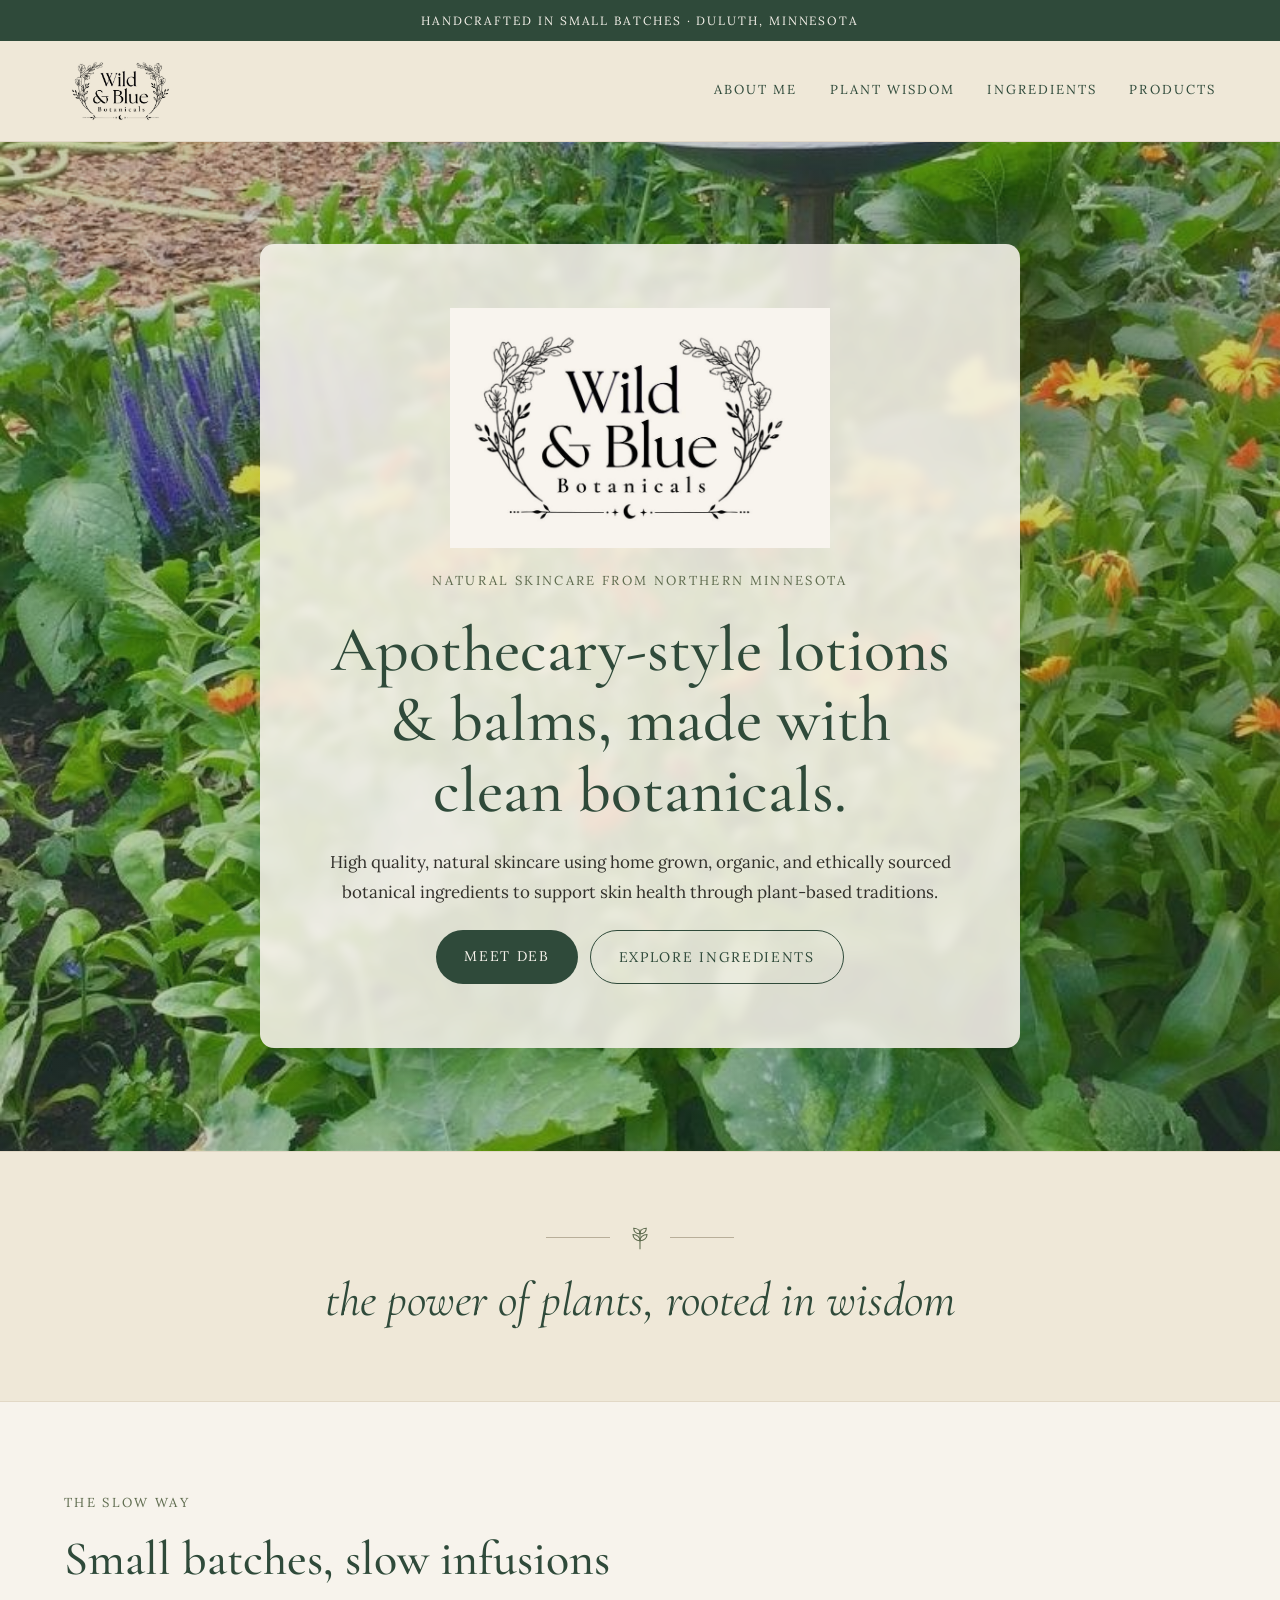
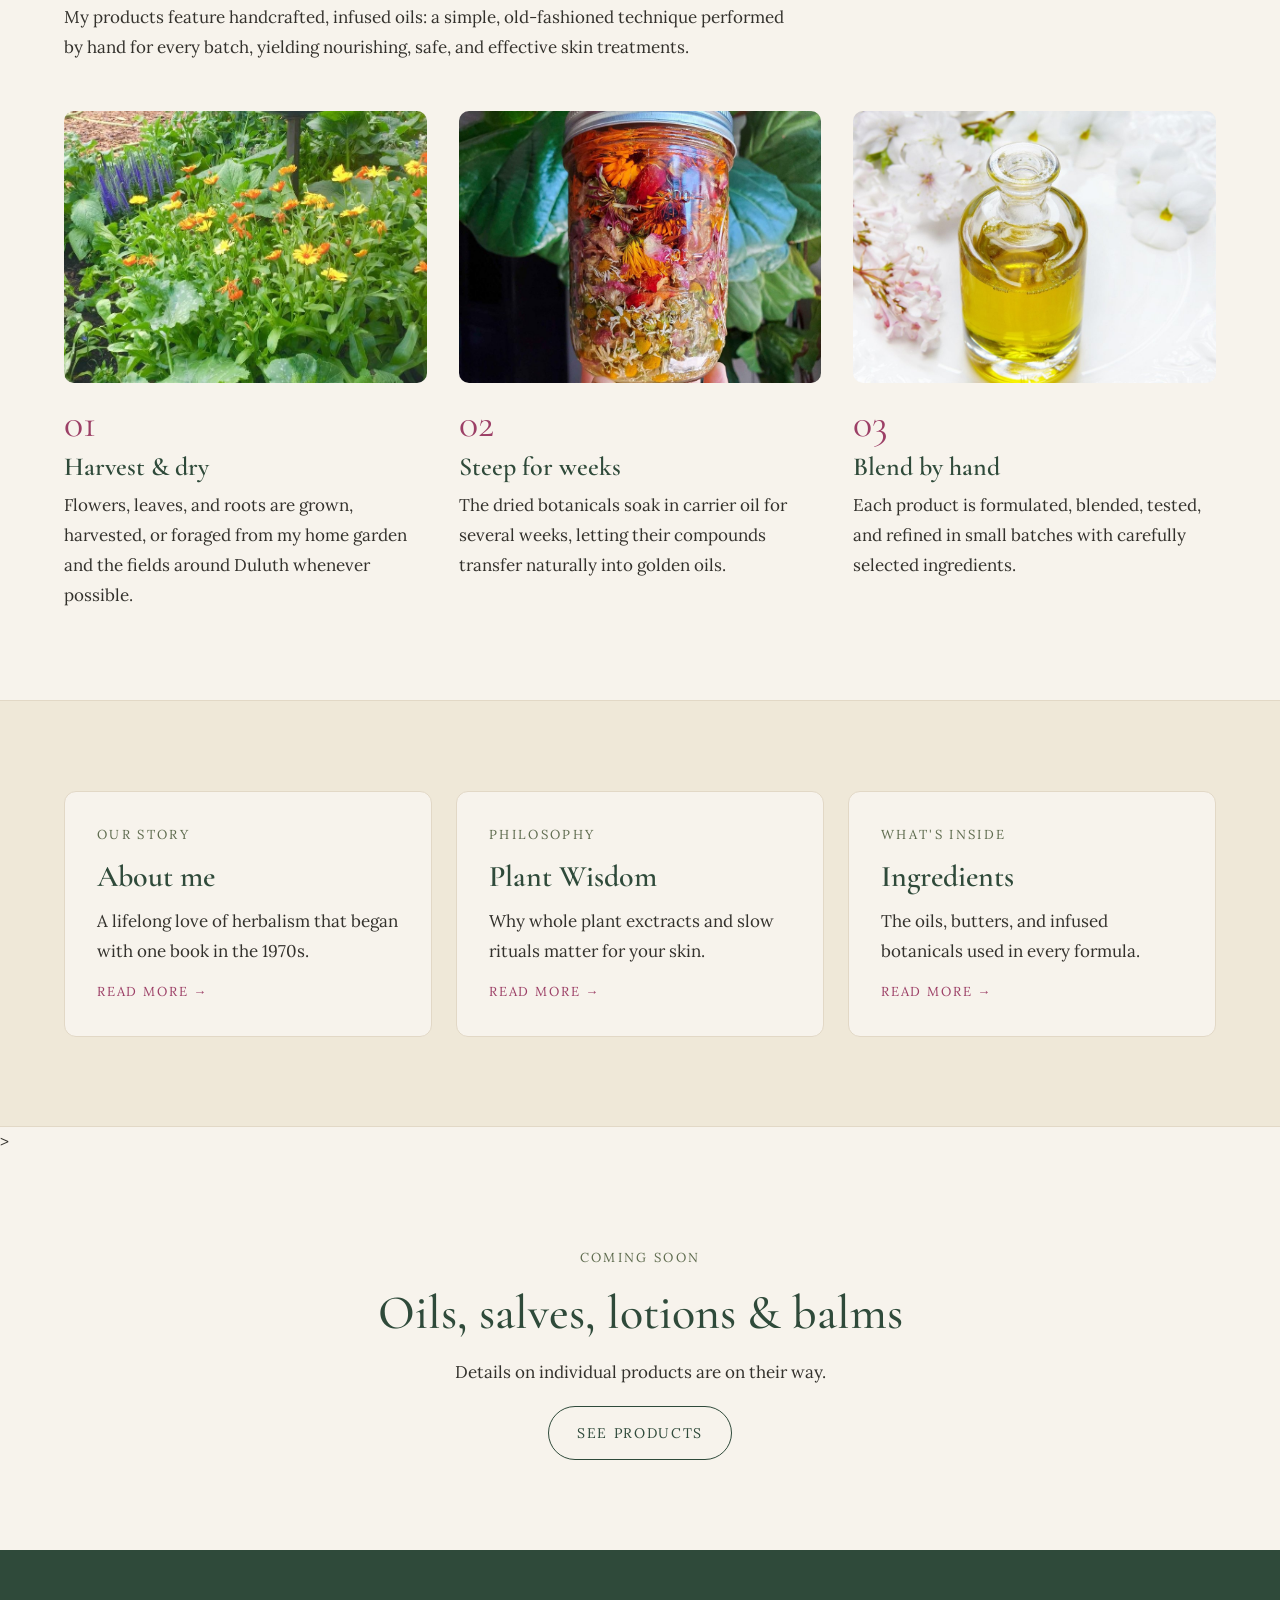
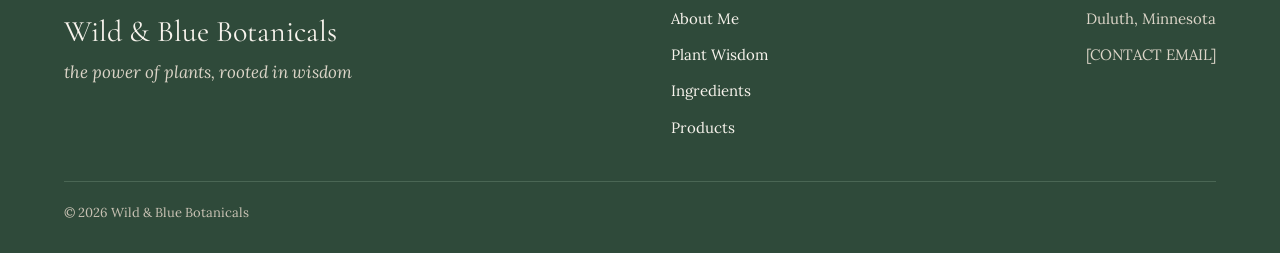
==== index.html @ f8b694d3 "init commit - set up home page, styles, and included all needed images" ====
<!doctype html>
<html lang="en">
<head>
    <meta charset="utf-8">
    <meta name="viewport" content="width=device-width, initial-scale=1">
    <title>Wild &amp; Blue Botanicals</title>
    <meta name="description" content="Handcrafted natural skincare from Duluth, Minnesota">

    <link rel="preconnect" href="https://fonts.googleapis.com">
    <link rel="preconnect" href="https://fonts.gstatic.com" crossorigin>
    <link rel="stylesheet" href="https://fonts.googleapis.com/css2?family=Cormorant+Garamond:ital,wght@0,500;0,600;1,500&family=Lora:ital,wght@0,400;0,500;1,400&display=swap">
    <link rel="stylesheet" href="css/styles.css">
</head>

<body>

    <!-- TOP STRIP -->
    <div class="top-strip">Handcrafted in small batches · Duluth, Minnesota</div>

    <!-- NAV BAR -->
    <header class="site-header">
        <div class="container">
            <a class="logo" href="index.html">
                <img src="images/logo.jpg" alt="Wild &amp; Blue Botanicals home">
            </a>
            <nav class="main-nav" aria-label="Main">
                <a href="about.html">About Me</a>
                <a href="plant-wisdom.html">Plant Wisdom</a>
                <a href="ingredients.html">Ingredients</a>
                <a href="products.html">Products</a>
            </nav>
        </div>
    </header>

    <!-- SECTIONS -->
    <main>

        <!-- MAIN OVERVIEW -->
        <section class="photo-hero hero-home">
            <div class="hero-card">
                <img class="hero-logo" src="images/logo.jpg" alt="">

                <!-- BODY TEXT -->
                <p class="eyebrow">
                    Natural skincare from Northern Minnesota
                </p>

                <h1>
                    Apothecary-style lotions &amp; balms, made with clean botanicals.
                </h1>

                <p>
                    High quality, natural skincare using home grown, organic, and ethically sourced 
                    botanical ingredients to support skin health through plant-based traditions.
                </p>

                <!-- BUTTONS -->
                <div class="btn-row">
                    <a class="btn btn-solid" href="about.html">Meet Deb</a>
                    <a class="btn btn-outline" href="ingredients.html">Explore ingredients</a>
                </div>
            </div>
        </section>

        <!-- TAGLINE BAND -->
        <section class="tagline section-alternate">
            <div class="leaf-divider" aria-hidden="true">

                <!-- LEAF SVG -->
                <span></span>
                <svg width="28" height="28" viewBox="0 0 40 40" fill="none" stroke="currentColor" stroke-width="1.5">
                    <path d="M20 36V8"/>
                    <path d="M20 14c-6 0-9-4-9-8 5 0 9 3 9 8z"/>
                    <path d="M20 14c6 0 9-4 9-8-5 0-9 3-9 8z"/>
                    <path d="M20 24c-6 0-10-4-10-9 6 0 10 4 10 9z"/>
                    <path d="M20 24c6 0 10-4 10-9-6 0-10 4-10 9z"/>
                </svg>
                <span></span>

            </div>

            <!-- TAGLINE TEXT -->
            <p>the power of plants, rooted in wisdom</p>
        </section>

        <!-- PROCESS OVERVIEW -->
        <section class="section">
            <div class="container">

                <!-- INTRO TEXT -->
                <div class="section-intro">
                    <p class="eyebrow">The slow way</p>
                    <h2>Small batches, slow infusions</h2>
                    <p>
                        My products feature handcrafted, infused oils: a simple, old-fashioned 
                        technique performed by hand for every batch, yielding nourishing, safe, 
                        and effective skin treatments.
                    </p>
                </div>

                <!-- STEPS OUTLINE -->
                <div class="steps">

                    <!-- STEP 1 -->
                    <article class="step">
                        <img src="images/garden.jpg" alt="Deb's home garden with calendula in bloom">
                        <span class="step-number">01</span>
                        <h3>Harvest &amp; dry</h3>
                        <p>
                            Flowers, leaves, and roots are grown, harvested, or foraged from my home 
                            garden and the fields around Duluth whenever possible.
                        </p>
                    </article>

                    <!-- STEP 2 -->
                    <article class="step">
                        <img src="images/infusing-jar.jpg" alt="A jar of dried flowers steeping in oil">
                        <span class="step-number">02</span>
                        <h3>Steep for weeks</h3>
                        <p>
                            The dried botanicals soak in carrier oil for several weeks, letting 
                            their compounds transfer naturally into golden oils.
                        </p>
                    </article>

                    <!-- STEP 3 -->
                    <article class="step">
                        <img src="images/essential-oils.jpg" alt="A glass bottle of golden botanical oil">
                        <span class="step-number">03</span>
                        <h3>Blend by hand</h3>
                        <p>
                            Each product is formulated, blended, tested, and refined in small 
                            batches with carefully selected ingredients.
                        </p>
                    </article>
                </div>
            </div>
        </section>

        <!-- NAV CARDS -->
        <section class="section section-alternate">
            <div class="container card-grid">

                <!-- ABOUT -->
                <a class="card" href="about.html">
                    <p class="eyebrow">Our story</p>
                    <h3>About me</h3>
                    <p>A lifelong love of herbalism that began with one book in the 1970s.</p>
                    <span class="card-more">Read more →</span>
                </a>

                <!-- PLANT WISDOM -->
                <a class="card" href="plant-wisdom.html">
                    <p class="eyebrow">Philosophy</p>
                    <h3>Plant Wisdom</h3>
                    <p>Why whole plant exctracts and slow rituals matter for your skin.</p>
                    <span class="card-more">Read more →</span>
                </a>

                <!-- INGREDIENTS -->
                <a class="card" href="ingredients.html">
                    <p class="eyebrow">What's inside</p>
                    <h3>Ingredients</h3>
                    <p>The oils, butters, and infused botanicals used in every formula.</p>
                    <span class="card-more">Read more →</span>
                </a>
            </div>
        </section>

        <!-- PRODUCTS TEASER -->>
        <section class="section">
            <div class="center-block">
                <p class="eyebrow">Coming soon</p>
                <h2>Oils, salves, lotions &amp; balms</h2>
                <p>Details on individual products are on their way.</p>
                <a class="btn btn-outline" href="products.html">See products</a>
            </div>
        </section>

    </main>

    <!-- SITE FOOTER -->
    <footer class="site-footer">
        <div class="container">
            <div class="footer-grid">
                <div>
                    <p class="footer-brand">Wild &amp; Blue Botanicals</p>
                    <p class="footer-tagline">the power of plants, rooted in wisdom</p>
                </div>
                <nav class="footer-nav" aria-label="Footer">
                    <a href="about.html">About Me</a>
                    <a href="plant-wisdom.html">Plant Wisdom</a>
                    <a href="ingredients.html">Ingredients</a>
                    <a href="products.html">Products</a>
                </nav>
                <div class="footer-contact">
                    <p>Duluth, Minnesota</p>
                    <p>[CONTACT EMAIL]</p>
                </div>
            </div>
            <p class="copyright">© 2026 Wild &amp; Blue Botanicals</p>
        </div>
    </footer>

</body>
</html>
---- css/styles.css ----
/* ======================================
    Wild & Blue Botanicals Shared Styles
   ====================================== */

/* COLORS AND FONTS */
:root {
    --cream: #F7F3EC;           /* main background */
    --tan: #EFE8D8;             /* nav bar + divider sections*/
    --tan-outline: #E2D8C6;     /* thin borders */
    --forest: #2F4A3A;          /* headings, buttons, top strip */
    --forest-outline: #4A6654;  /* divider in the footer */
    --olive: #5E6B4E;           /* small uppercase labels */
    --purple: #9C3F66;          /* accent */
    --ink: #33312C;             /* body text */
    --footer-text: #DCD5C8;     /* footer text */
    --footer-hover: #EBC3D3;    /* footer hover */
    --copyright-text: #C9C2B4;  /* copyright text */
    --leaf-divider: #B8AE99;    /* leaf divider */

    --font-display: "Cormorant Garamond", Georgia, serif;
    --font-body: "Lora", Georgia, serif;
}

/* BASE */
*, *::before, *::after { box-sizing: border-box; }

body {
    margin: 0;
    background: var(--cream);
    color: var(--ink);
    font-family: var(--font-body);
    font-size: 17px;
    line-height: 1.75;
}

img { max-width: 100%; display: block; }
p { margin: 0; }

h1, h2, h3 {
    margin: 0;
    font-family: var(--font-display);
    font-weight: 500;
    line-height: 1.1;
    color: var(--forest);
}
h1 { font-size: clamp(42px, 5vw, 64px); }
h2 { font-size: clamp(32px, 4vw, 48px); }
h3 { font-size: 26px; font-weight: 600; }

a { color: var(--forest); }
a:hover { color: var(--purple); }

.container {
    max-width: 1200px;
    margin: 0 auto;
    padding: 0 24px;
}

.eyebrow {
    font-size: 13px;
    letter-spacing: 0.18em;
    text-transform: uppercase;
    color: var(--olive);
}

/* TOP STRIP, HEADER, NAVBAR */
.top-strip {
    background: var(--forest);
    color: var(--cream);
    text-align: center;
    padding: 10px 16px;
    font-size: 12px;
    letter-spacing: 0.16em;
    text-transform: uppercase;
}

.site-header {
    background: var(--tan);
    border-bottom: 1px solid var(--tan-outline);
}
.site-header .container {
    display: flex;
    flex-wrap: wrap;
    align-items: center;
    justify-content: space-between;
    gap: 8px 32px;
    padding-top: 12px;
    padding-bottom: 12px;
}
.site-header .logo img {
    height: 76px;
    width: auto;
    mix-blend-mode: multiply;
}

.main-nav {
    display: flex;
    flex-wrap: wrap;
    gap: 0 32px;
    font-size: 13px;
    letter-spacing: 0.16em;
    text-transform: uppercase;
}
.main-nav a {
    text-decoration: none;
    padding: 14px 0;
    border-bottom: 2px solid transparent;
}
.main-nav a[aria-current="page"] { border-bottom-color: var(--purple); }

/* BUTTONS */
.btn {
    display: inline-block;
    padding: 14px 28px;
    border-radius: 999px;
    font-size: 14px;
    letter-spacing: 0.12em;
    text-transform: uppercase;
    text-decoration: none;
}
.btn-solid { background: var(--forest); color: var(--cream); }
.btn-solid:hover { background: var(--purple); color: var(--cream); }
.btn-outline { border: 1px solid var(--forest); color: var(--forest); }
.btn-outline:hover { border-color: var(--purple); color: var(--purple); }
.btn-row {
    display: flex;
    flex-wrap: wrap;
    justify-content: center;
    gap: 12px;
}

/* SECTIONS */
.section { padding: clamp(56px, 7vw, 96px) 0; }
.section-alternate {
    background: var(--tan);
    border-top: 1px solid var(--tan-outline);
    border-bottom: 1px solid var(--tan-outline);
}
.center-block {
    max-width: 680px;
    margin: 0 auto;
    text-align: center;
    display: flex;
    flex-direction: column;
    align-items: center;
    gap: 18px;
}

/* PHOTO HERO */
.photo-hero {
    min-height: 80vh;
    display: flex;
    align-items: center;
    justify-content: center;
    padding: clamp(64px, 8vw, 112px) 24px;
    background-color: var(--forest);
    background-size: cover;
    background-position: center;
}
/* class per page - CHANGE BG PHOTO HERE */
.hero-home {
    background-image:
        linear-gradient(rgba(31, 48, 38, 0.25), rgba(31, 48, 38, 0.25)),
        url("../images/garden.jpg");
}
.hero-wisdom {
    background-image:
        linear-gradient(rgba(31, 48, 38, 0.25), rgba(31, 48, 38, 0.25)),
        url("../images/garden.jpg");
}

.hero-card {
    max-width: 760px;
    background: rgba(247, 243, 236, 0.88);
    backdrop-filter: blur(4px);
    border-radius: 14px;
    padding: clamp(32px, 5vw, 64px);
    text-align: center;
    display: flex;
    flex-direction: column;
    align-items: center;
    gap: 22px;
}
.hero-logo {
    width: min(100%, 380px);
    mix-blend-mode: multiply;
}

/* LEAF DIVIDER */
.leaf-divider {
    display: flex;
    align-items: center;
    justify-content: center;
    gap: 16px;
    color: var(--olive);
}
.leaf-divider span {
    width: 64px;
    height: 1px;
    background: var(--leaf-divider);
}

/* TAGLINE */
.tagline {
    padding: 72px 24px;
    text-align: center;
}
.tagline p {
    margin: 20px auto 0;
    max-width: 820px;
    font-family: var(--font-display);
    font-style: italic;
    font-size: clamp(32px, 4vw, 48px);
    line-height: 1.2;
    color: var(--forest);
}

/* HOME PAGE: PROCESS OUTLINE */
.section-intro {
    max-width: 720px;
    display: flex;
    flex-direction: column;
    gap: 18px;
    margin-bottom: 48px;
}
.steps {
    display: grid;
    grid-template-columns: repeat(auto-fit, minmax(min(100%, 300px), 1fr));
    gap: 32px;
}
.step {
    display: flex;
    flex-direction: column;
    gap: 10px;
}
.step img {
    aspect-ratio: 4 / 3;
    object-fit: cover;
    border-radius: 10px;
    margin-bottom: 10px;
}
.step-number {
    font-family: var(--font-display);
    font-size: 40px;
    line-height: 1;
    color: var(--purple);
}

/* HOME PAGE: CARDS */
.card-grid {
    display: grid;
    grid-template-columns: repeat(auto-fit, minmax(min(100%, 300px), 1fr));
    gap: 24px;
}
.card {
    display: flex;
    flex-direction: column;
    gap: 14px;
    padding: 32px;
    background: var(--cream);
    border: 1px solid var(--tan-outline);
    border-radius: 12px;
    text-decoration: none;
    color: var(--ink);
}
.card:hover { color: var(--ink); border-color: var(--olive); }
.card h3 { font-size: 30px; }
.card-more {
    font-size: 13px;
    letter-spacing: 0.14em;
    text-transform: uppercase;
    color: var(--purple);
}

/* FOOTER */
.site-footer {
    background: var(--forest);
    color: var(--cream);
    padding: 56px 0 28px;
}
.footer-grid {
    display: flex;
    flex-wrap: wrap;
    justify-content: space-between;
    gap: 32px;
}
.footer-brand {
    font-family: var(--font-display);
    font-size: 30px;
}
.footer-tagline,
.footer-contact { color: var(--footer-text); }
.footer-tagline { font-style: italic; }
.footer-nav {
    display: flex;
    flex-direction: column;
    gap: 10px;
    font-size: 15px;
}
.footer-nav a { color: var(--cream); text-decoration: none; }
.footer-nav a:hover { color: var(--footer-hover); }
.footer-contact {
    display: flex;
    flex-direction: column;
    gap: 10px;
    font-size: 15px;
}
.copyright {
    margin-top: 40px;
    padding-top: 20px;
    border-top: 1px solid var(--forest-outline);
    font-size: 13px;
    color: var(--copyright-text);
}
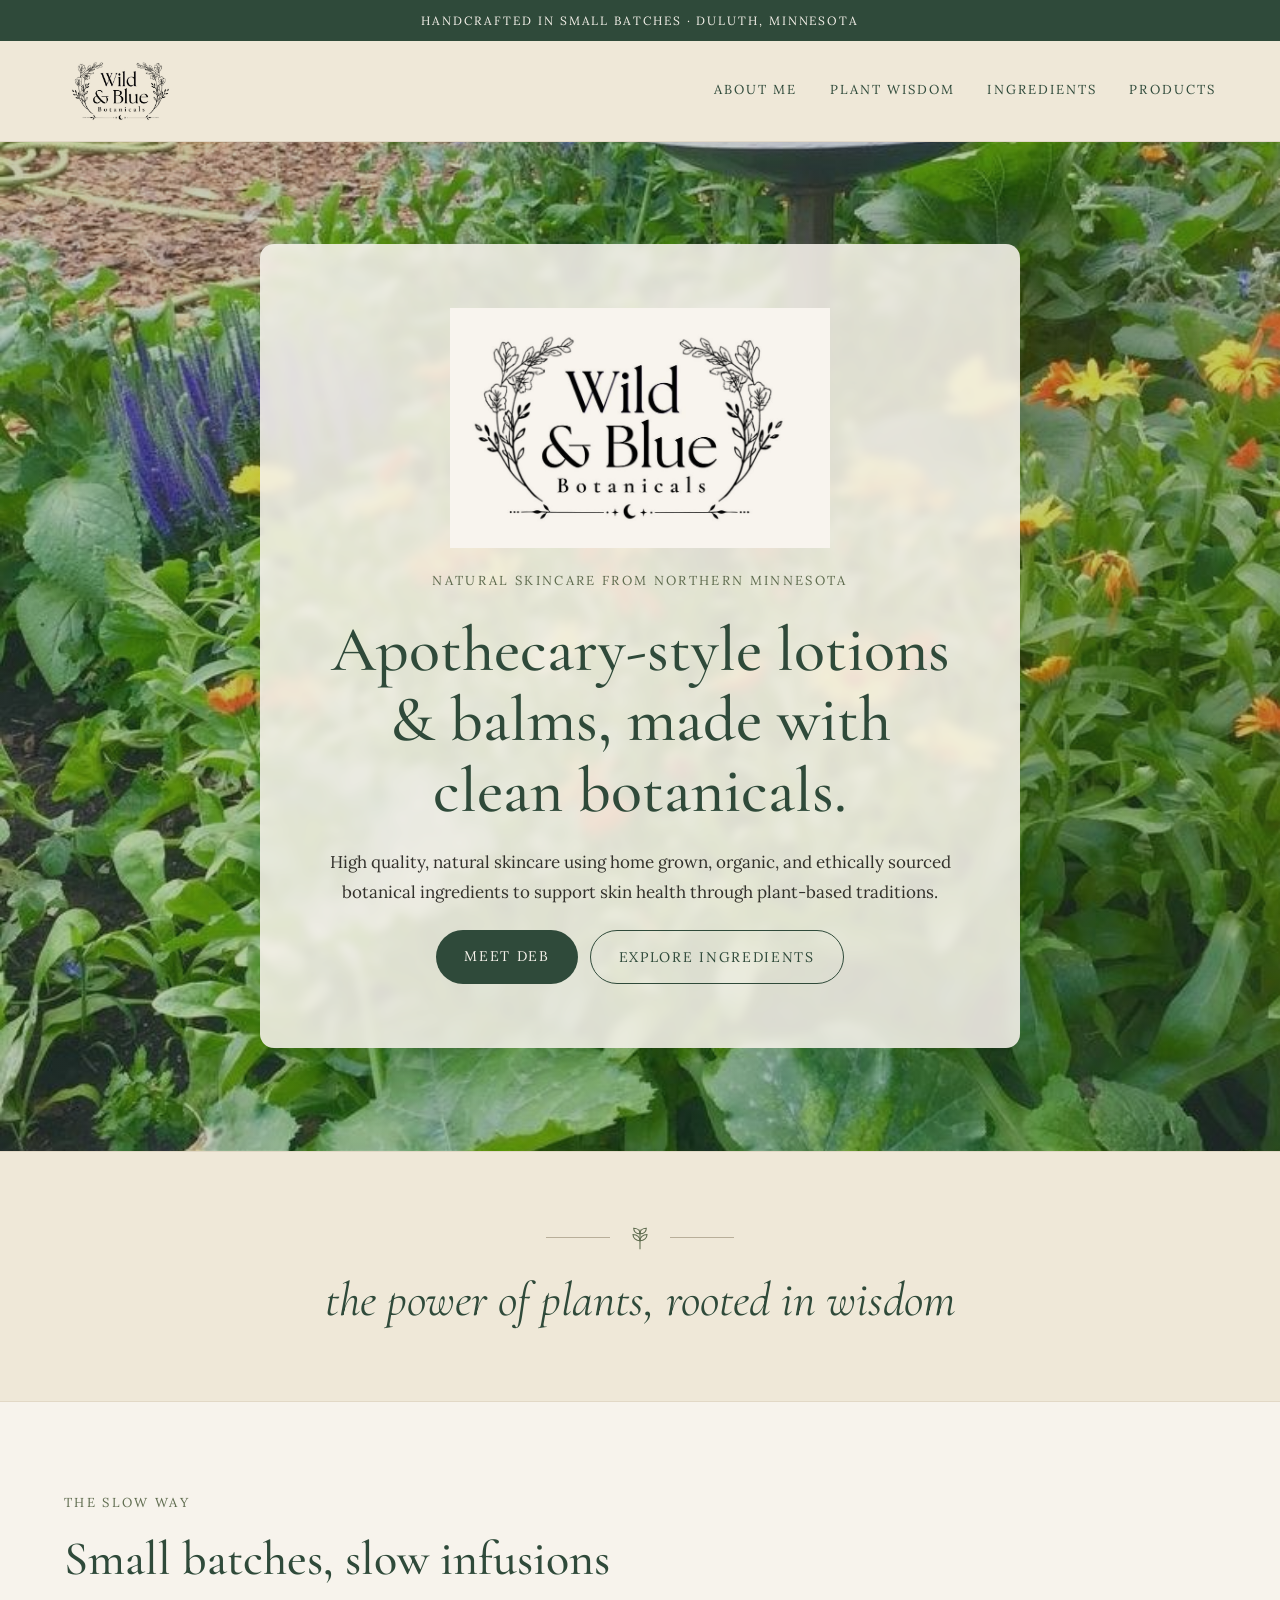
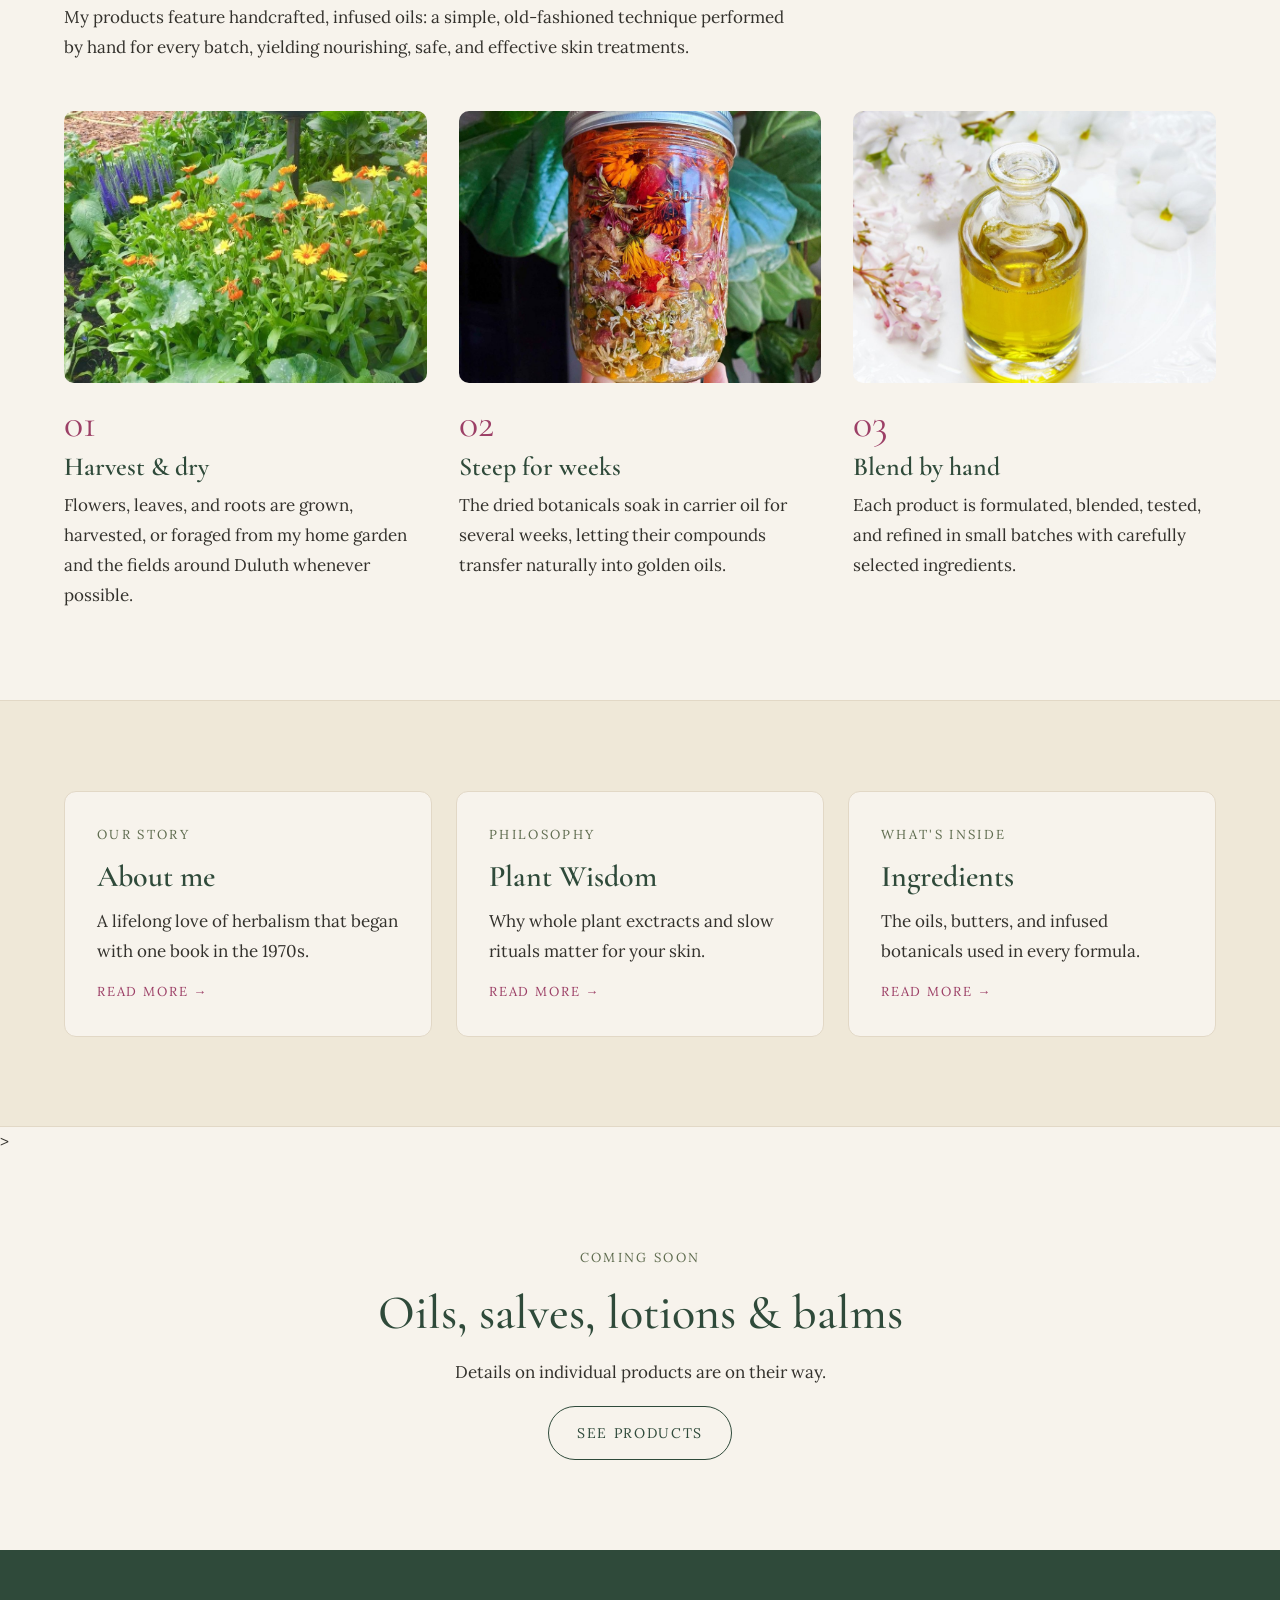
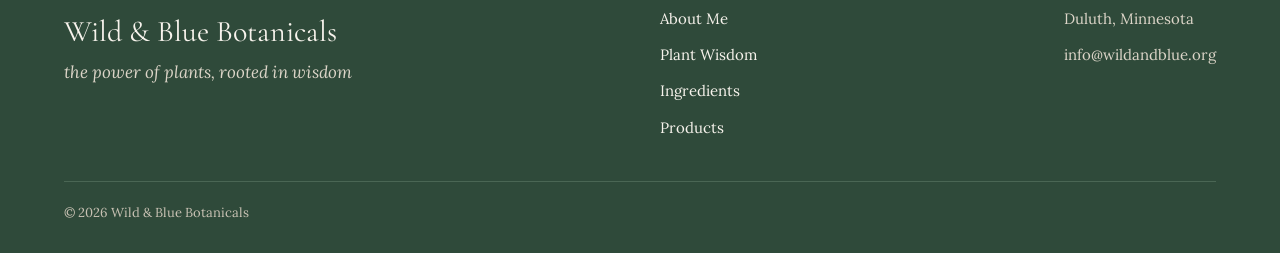
==== commit 024bd374: "updated contact email" ====
--- a/index.html
+++ b/index.html
@@ -195,7 +195,7 @@
                 </nav>
                 <div class="footer-contact">
                     <p>Duluth, Minnesota</p>
-                    <p>[CONTACT EMAIL]</p>
+                    <p>info@wildandblue.org</p>
                 </div>
             </div>
             <p class="copyright">© 2026 Wild &amp; Blue Botanicals</p>
--- a/css/styles.css
+++ b/css/styles.css
@@ -16,6 +16,8 @@
     --footer-hover: #EBC3D3;    /* footer hover */
     --copyright-text: #C9C2B4;  /* copyright text */
     --leaf-divider: #B8AE99;    /* leaf divider */
+    --pink-soft: #F6E9EE;       /* note box bg */
+    --pink-outline: #D9A9BD;    /* note box border */
 
     --font-display: "Cormorant Garamond", Georgia, serif;
     --font-body: "Lora", Georgia, serif;
@@ -311,4 +313,198 @@
     border-top: 1px solid var(--forest-outline);
     font-size: 13px;
     color: var(--copyright-text);
+}
+
+/* SHARED TITLES */
+.page-title {
+    padding: clamp(48px, 6vw, 80px) 24px 24px;
+    text-align: center;
+    display: flex;
+    flex-direction: column;
+    gap: 12px;
+}
+
+.leaf-icon { color: var(--olive); }
+
+/* ABOUT PAGE */
+.about {
+    max-width: 1100px;
+    margin: 0 auto;
+    padding: 32px 24px clamp(56px, 7vw, 88px);
+    display: flex;
+    flex-wrap: wrap;
+    gap: 56px;
+    align-items: flex-start;
+}
+.about-photo {
+    margin: 0;
+    flex: 1 1 280px;
+    max-width: 360px;
+    display: flex;
+    flex-direction: column;
+    gap: 12px;
+}
+.about-photo img {
+    width: 100%;
+    aspect-ratio: 3 / 4;
+    object-fit: cover;
+    border-radius: 200px 200px 10px 10px;
+}
+.about-photo figcaption {
+    font-size: 14px;
+    font-style: italic;
+    color: var(--olive);
+    text-align: center;
+}
+.about-text {
+    flex: 999 1 460px;
+    min-width: 0;
+    display: flex;
+    flex-direction: column;
+    gap: 20px;
+}
+.about-greeting {
+    font-family: var(--font-display);
+    font-size: 30px;
+    line-height: 1.3;
+    color: var(--forest);
+}
+
+.logo-band {
+    padding: 64px 24px;
+    text-align: center;
+}
+.logo-band img {
+    width: 240px;
+    max-width: 70%;
+    margin: 0 auto;
+    mix-blend-mode: multiply;
+}
+.logo-band p {
+    margin-top: 16px;
+    font-family: var(--font-display);
+    font-style: italic;
+    font-size: 28px;
+    color: var(--forest);
+}
+
+/* PLANT WISDOM PAGE */
+.rule {
+    width: 80px;
+    height: 1px;
+    background: var(--leaf-divider);
+}
+.closing-line {
+    font-family: var(--font-display);
+    font-style: italic;
+    font-size: 28px;
+    line-height: 1.3;
+    color: var(--purple);
+}
+
+/* PRODUCTS PAGE */
+.products {
+    max-width: 820px;
+    padding: clamp(64px, 8vw, 112px) 24px;
+    gap: 22px;
+}
+.pill {
+    padding: 8px 18px;
+    border: 1px solid var(--purple);
+    border-radius: 999px;
+    font-size: 13px;
+    letter-spacing: 0.18em;
+    text-transform: uppercase;
+    color: var(--purple);
+}
+.chip-row {
+    display: flex;
+    flex-wrap: wrap;
+    justify-content: center;
+    gap: 12px;
+}
+.chip {
+    padding: 10px 20px;
+    background: var(--tan);
+    border: 1px solid var(--tan-outline);
+    border-radius: 999px;
+    font-family: var(--font-display);
+    font-size: 22px;
+    color: var(--forest);
+}
+
+/* INGREDIENTS PAGE */
+.ingredients-intro {
+  display: grid;
+  grid-template-columns: repeat(auto-fit, minmax(min(100%, 420px), 1fr));
+  gap: 48px;
+  align-items: center;
+  padding-top: clamp(48px, 6vw, 80px);
+  padding-bottom: 40px;
+}
+.ingredients-intro .text {
+  display: flex;
+  flex-direction: column;
+  gap: 20px;
+}
+.ingredients-intro img {
+  width: 100%;
+  aspect-ratio: 4 / 3;
+  object-fit: cover;
+  border-radius: 12px;
+}
+
+.note {
+  display: flex;
+  gap: 16px;
+  align-items: flex-start;
+  padding: 24px 28px;
+  background: var(--pink-soft);
+  border: 1px solid var(--pink-line);
+  border-radius: 12px;
+}
+.note svg { flex: 0 0 auto; margin-top: 3px; }
+.note strong,
+.warning strong { color: var(--pink); }
+
+.label-note { margin-top: 32px; max-width: 820px; }
+.list-intro { margin-top: 8px; max-width: 760px; }
+
+.ingredient-list {
+  display: grid;
+  grid-template-columns: repeat(auto-fit, minmax(min(100%, 460px), 1fr));
+  column-gap: 56px;
+}
+.ingredient {
+  display: flex;
+  gap: 20px;
+  align-items: flex-start;
+  padding: 24px 0;
+  border-bottom: 1px solid var(--line);
+}
+.section-tan .ingredient { border-bottom-color: #D8CDB8; }  /* a bit darker on tan */
+
+.ingredient img {
+  flex: 0 0 96px;          /* never shrink or stretch */
+  width: 96px;
+  height: 96px;
+  object-fit: cover;
+  border-radius: 8px;
+}
+.ingredient div {
+  display: flex;
+  flex-direction: column;
+  gap: 6px;
+  min-width: 0;            /* lets long text wrap instead of overflowing */
+}
+.ingredient h3 { font-size: 25px; }
+.ingredient p { font-size: 16px; line-height: 1.7; }
+
+.ingredient .warning {
+  padding: 10px 14px;
+  background: var(--pink-soft);
+  border: 1px solid var(--pink-line);
+  border-radius: 8px;
+  font-size: 15px;
+  line-height: 1.6;
 }
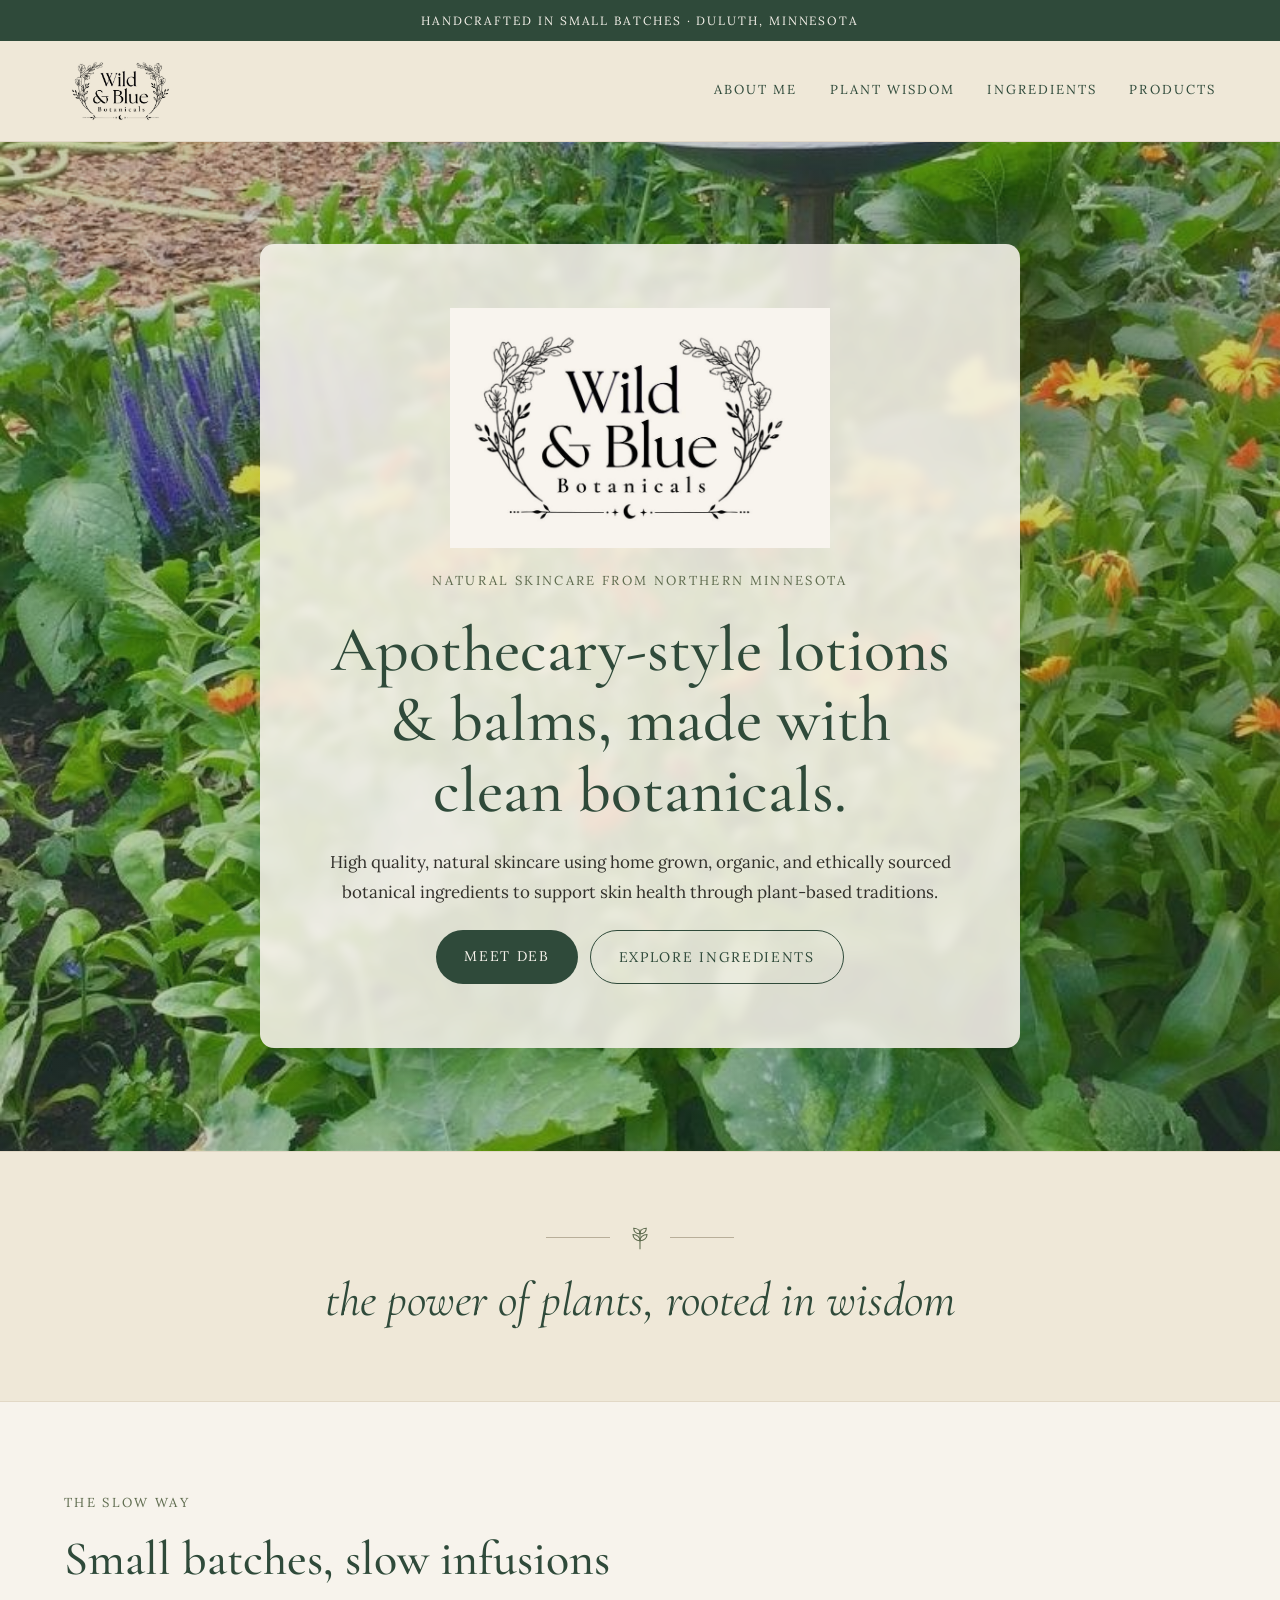
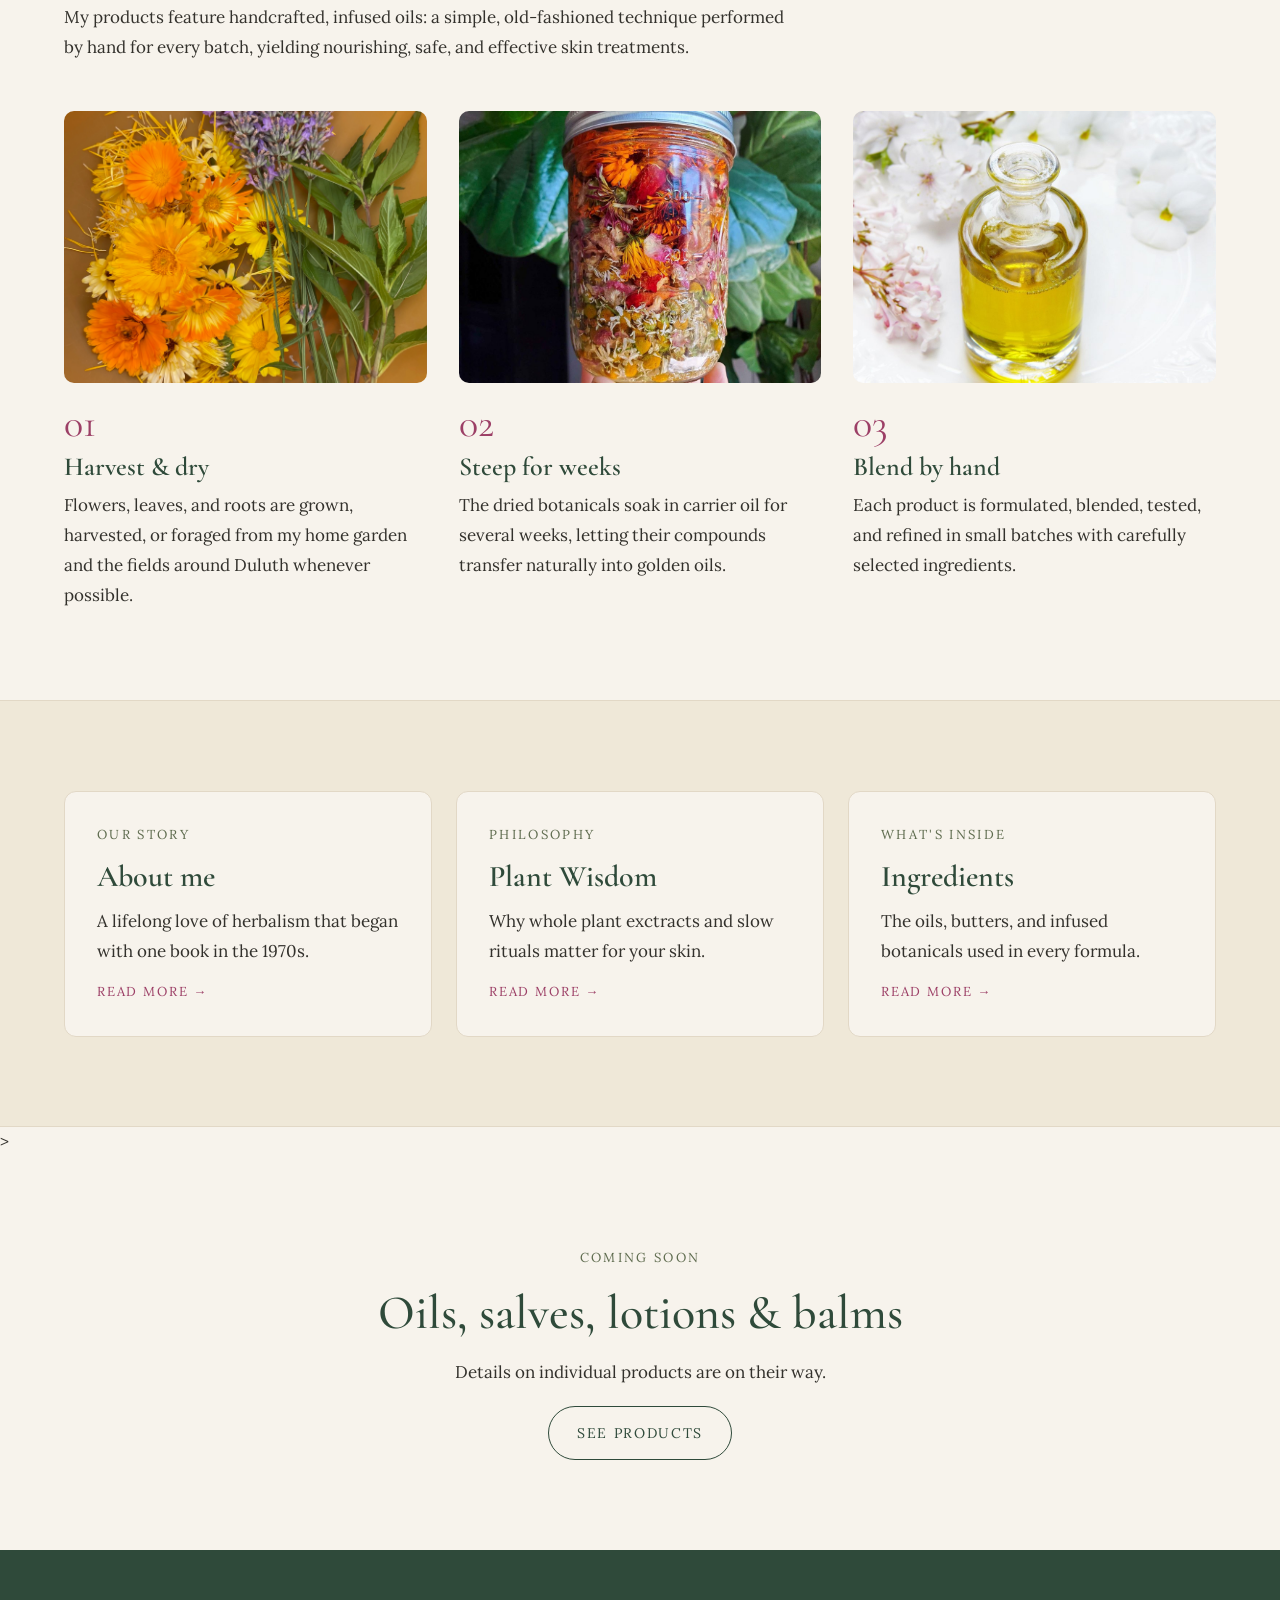
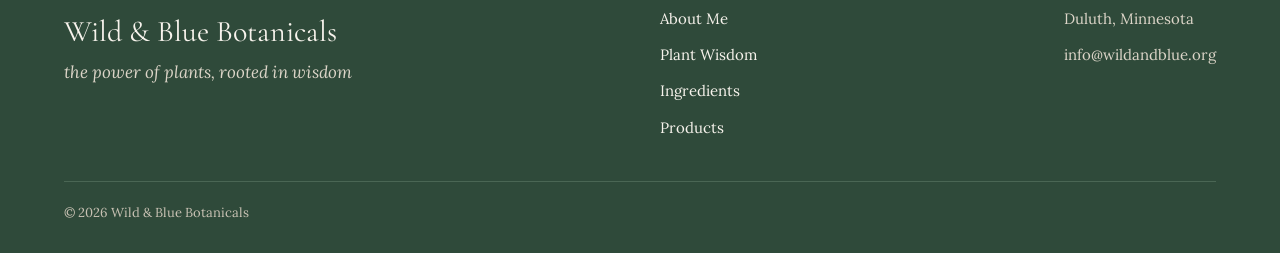
==== commit dfc3b37f: "updated process image" ====
--- a/index.html
+++ b/index.html
@@ -103,7 +103,7 @@
 
                     <!-- STEP 1 -->
                     <article class="step">
-                        <img src="images/garden.jpg" alt="Deb's home garden with calendula in bloom">
+                        <img src="images/dryingflowers.JPEG" alt="Deb's home garden with calendula in bloom">
                         <span class="step-number">01</span>
                         <h3>Harvest &amp; dry</h3>
                         <p>
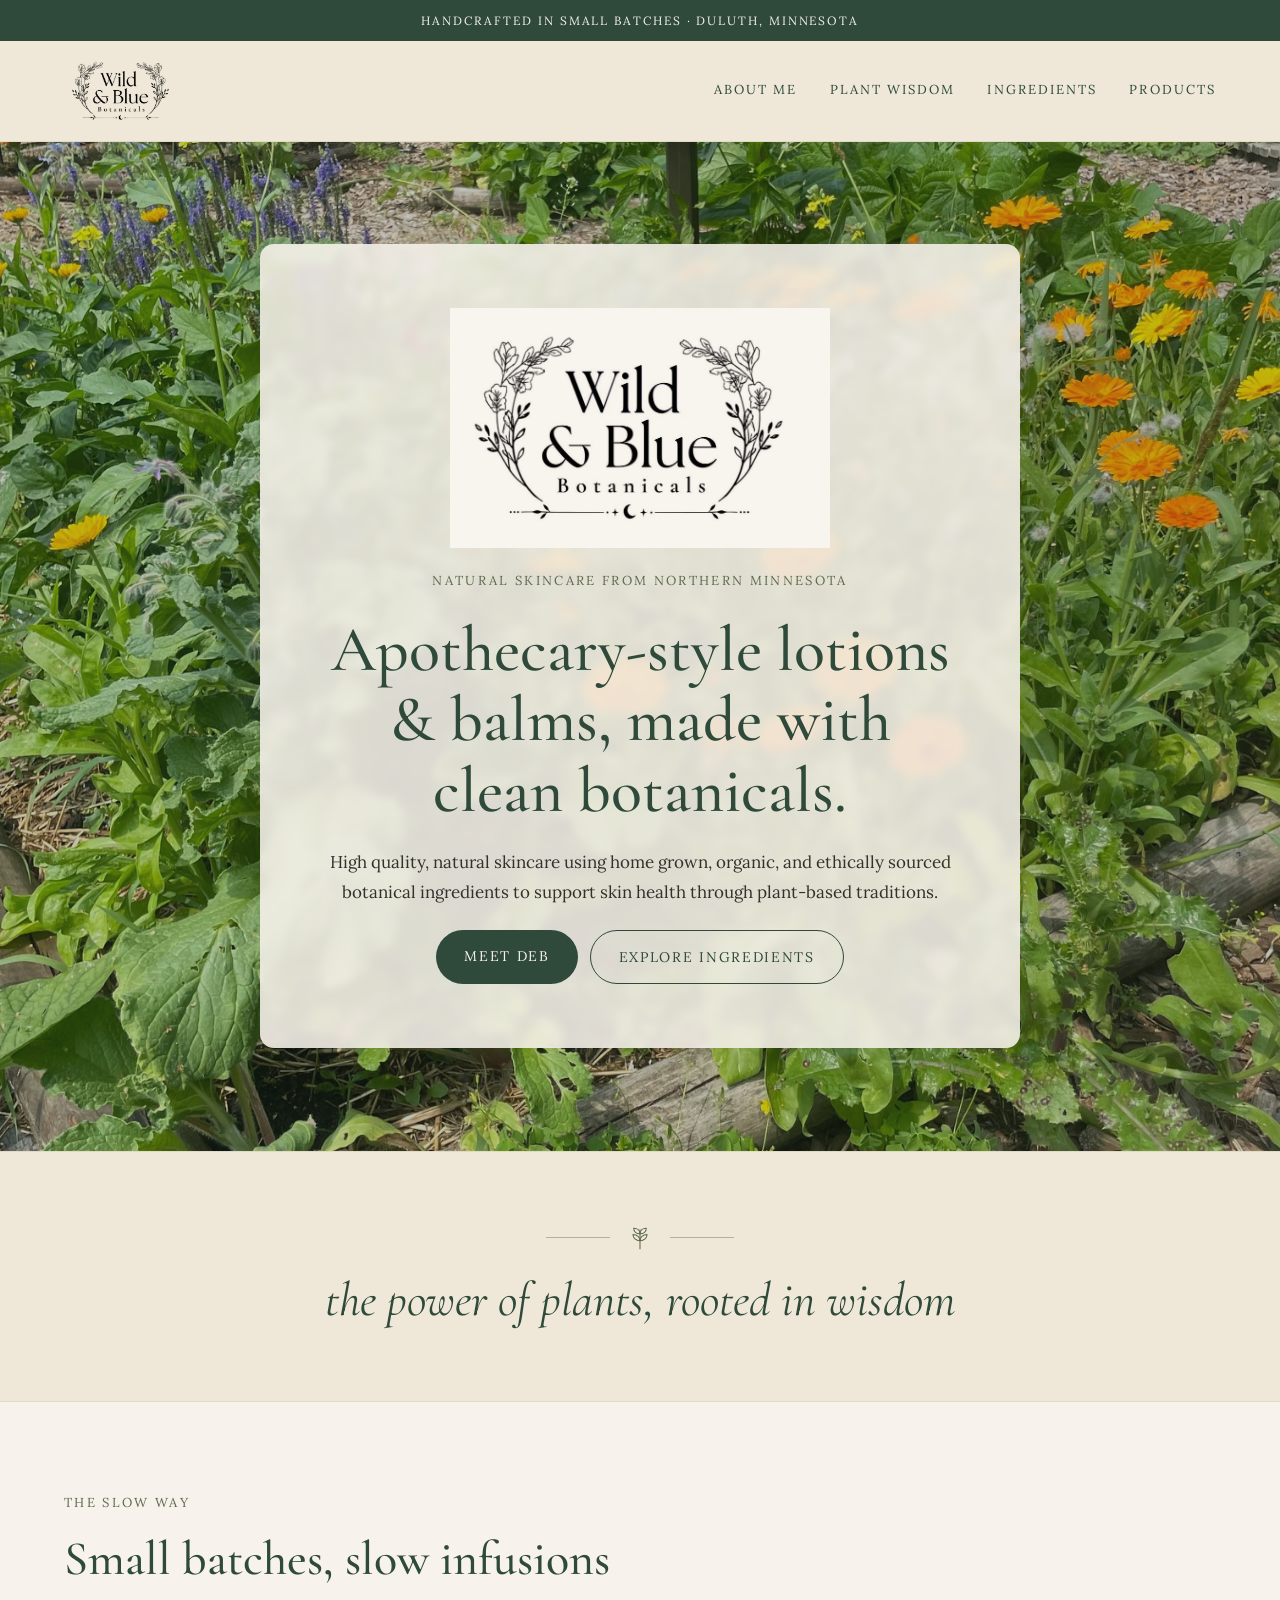
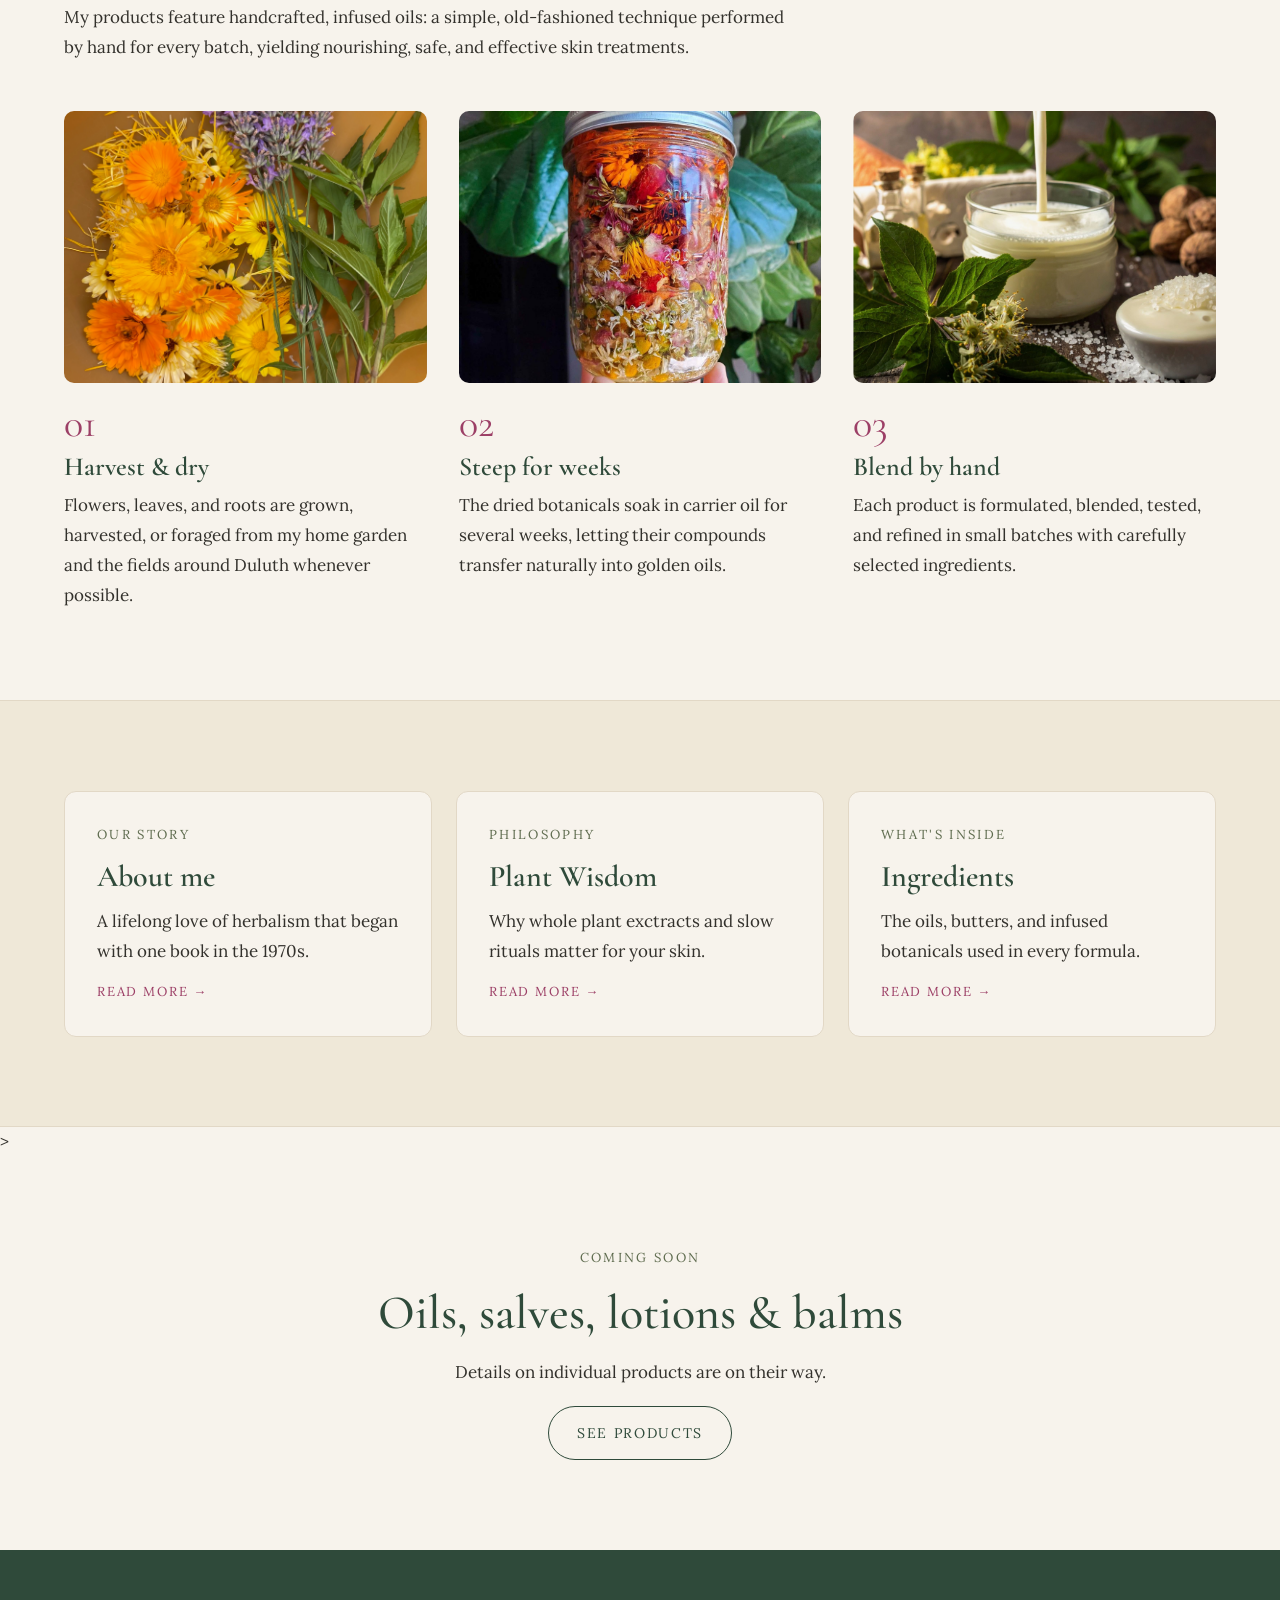
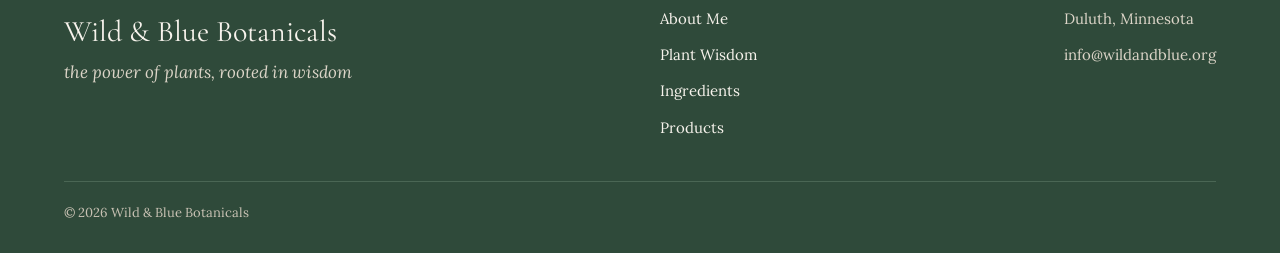
==== commit a749cb03: "Updated photos for ingredients and home pages" ====
--- a/index.html
+++ b/index.html
@@ -125,7 +125,7 @@
 
                     <!-- STEP 3 -->
                     <article class="step">
-                        <img src="images/essential-oils.jpg" alt="A glass bottle of golden botanical oil">
+                        <img src="images/essential-oils.jpeg" alt="A glass bottle of golden botanical oil">
                         <span class="step-number">03</span>
                         <h3>Blend by hand</h3>
                         <p>
--- a/css/styles.css
+++ b/css/styles.css
@@ -163,12 +163,12 @@
 .hero-home {
     background-image:
         linear-gradient(rgba(31, 48, 38, 0.25), rgba(31, 48, 38, 0.25)),
-        url("../images/garden.jpg");
+        url("../images/DebsGarden2.jpeg");
 }
 .hero-wisdom {
     background-image:
         linear-gradient(rgba(31, 48, 38, 0.25), rgba(31, 48, 38, 0.25)),
-        url("../images/garden.jpg");
+        url("../images/DebsGarden.jpeg");
 }
 
 .hero-card {
